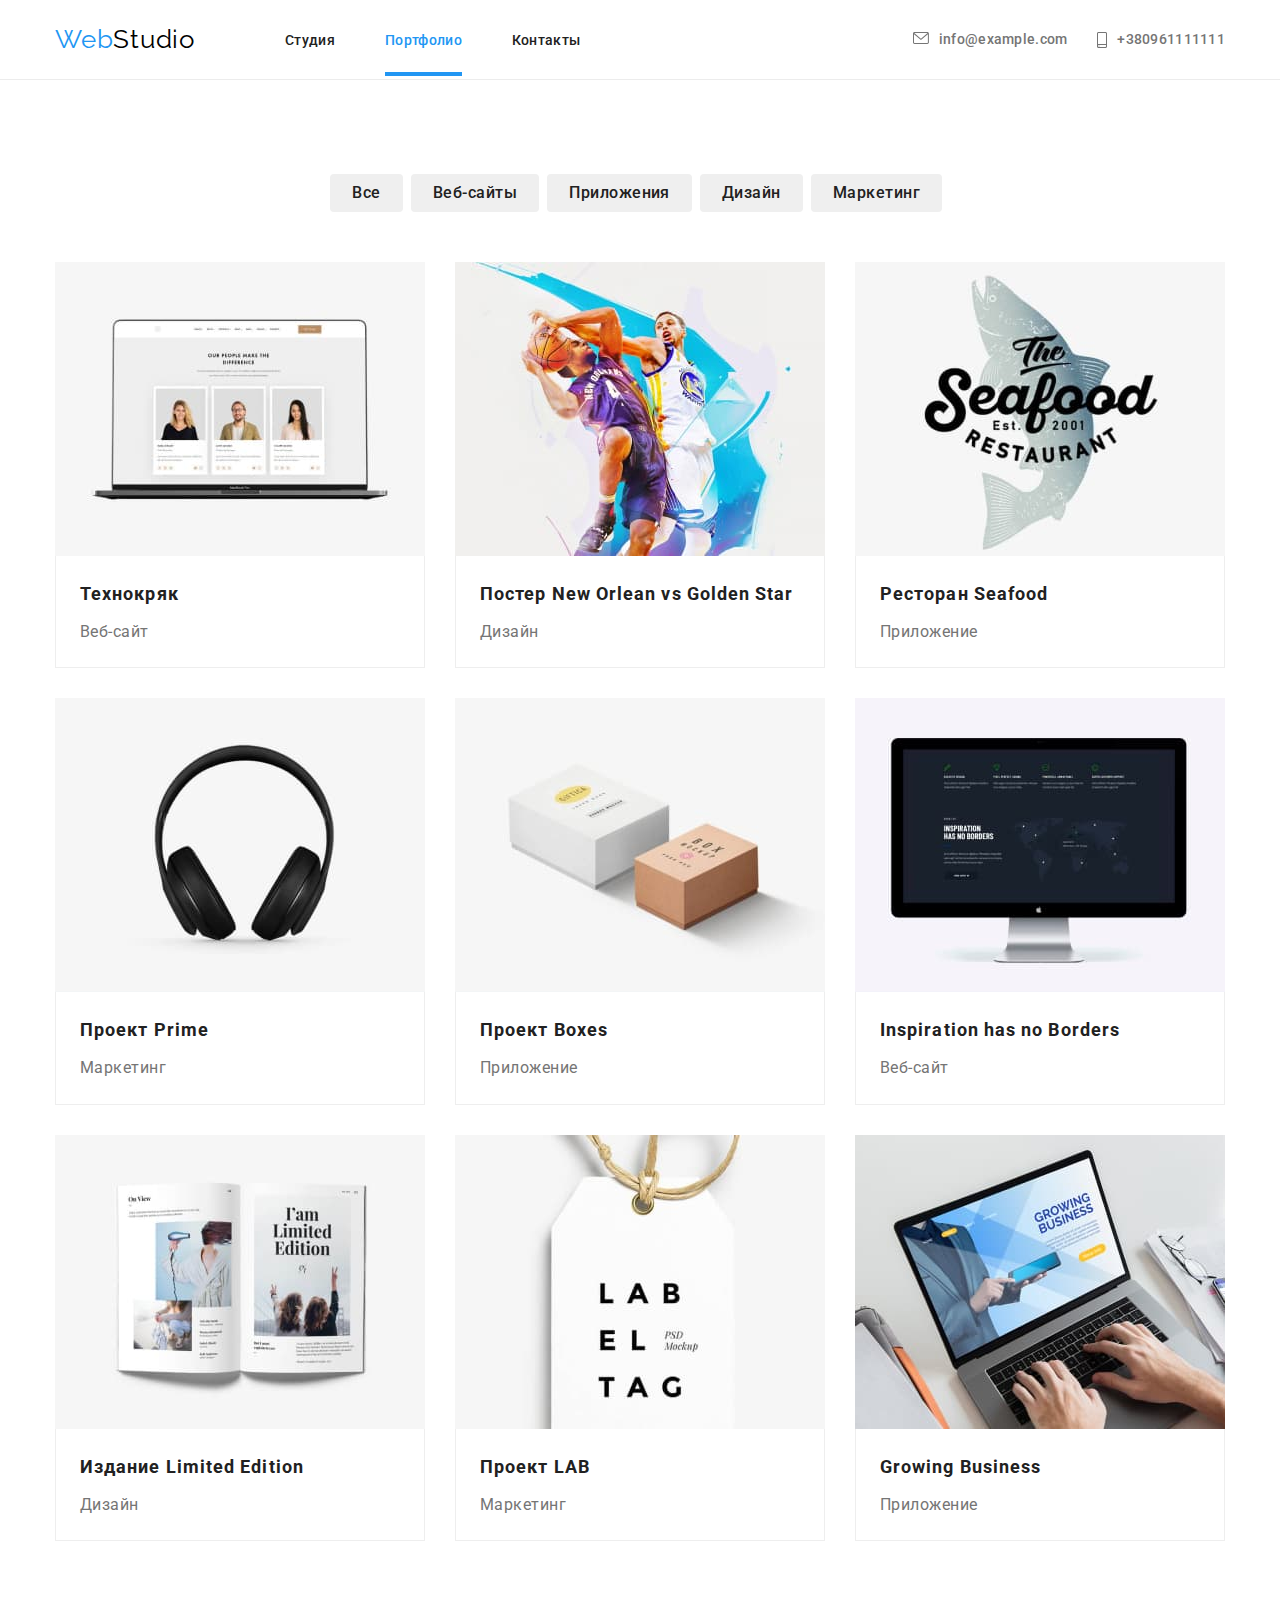
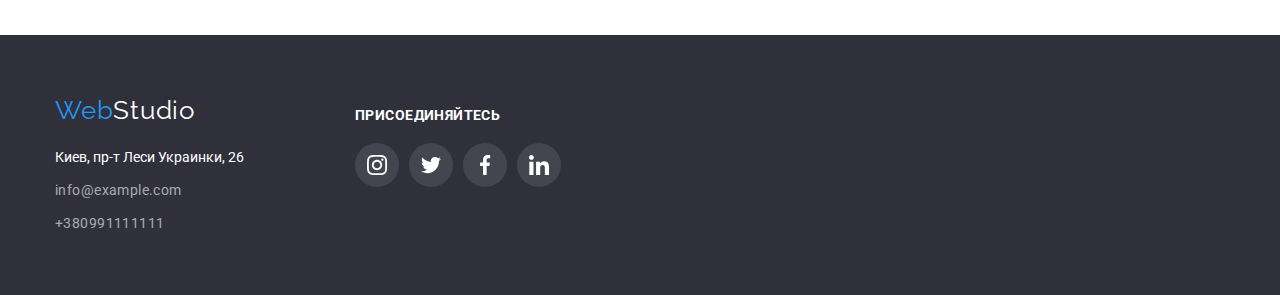
==== portfolio.html @ 1738a695 "hw-6-1st-commit" ====
<!DOCTYPE html>
<html lang="ru">
<head>
    <meta charset="UTF-8">
    <meta http-equiv="X-UA-Compatible" content="IE=edge">
    <meta name="viewport" content="width=device-width, initial-scale=1.0">
    <title>Portfolio</title>
    <link rel="stylesheet" href="https://fonts.googleapis.com/css2?family=Raleway:wght@700&family=Roboto:wght@400;500;700;900&display=swap">
    <link rel="stylesheet" href="https://cdnjs.cloudflare.com/ajax/libs/modern-normalize/1.1.0/modern-normalize.min.css">
    <link rel="stylesheet" href="./css/style.css">
</head>

<body>
    <!--header-block-section-->
    <header class="page-head">
    
        <div class="container head-container">
    
            <a href="./index.html" class="logo link" lang="en">
                <span class="logo-color-web">Web</span><span class="logo-color-studio-header">Studio</span>
            </a>
    
            <nav class="header-navigation">
    
                <ul class="site-nav list">
                    <li class="site-nav-item"><a href="./index.html" class="site-nav-item">Студия</a></li>
                    <li class="site-nav-item current"><a href="./portfolio.html" class="head-portfolio site-nav-item current">Портфолио</a></li>
                    <li class="site-nav-item"><a href="" class="site-nav-item">Контакты</a></li>
                </ul>
            </nav>
    
            <ul class="head-contacts list">
                <li><a href="mailto:info@devstudio.com" class="head-contacts head-mail">
                        <svg class="header-icon" width="16" height="12">
                            <use href="./images/symbol-defs.svg#icon-envelope"></use>
                        </svg>
                        info@example.com</a>
                </li>
                <li><a href="tel:+380961111111" class="head-contacts head-mobile">
                        <svg class="header-icon" width="10" height="16">
                            <use href="./images/symbol-defs.svg#icon-smartphone"> </use>
                        </svg>
                        +380961111111</a>
                </li>
            </ul>
        </div>
    </header>

    <!--Hero-block-division-->
    <main>

        <!--Hero-block-filters-section-->
    <section class="section">
    <div class="filters-container">
    <ul class="filters-buttons list">
    <li class="margin-for-our-projects-buttons"><button type="button" class="our-projects-filters"> Все </button></li>
    <li class="margin-for-our-projects-buttons"><button type="button" class="our-projects-filters"> Веб-сайты </button></li>
    <li class="margin-for-our-projects-buttons"><button type="button" class="our-projects-filters"> Приложения </button></li>
    <li class="margin-for-our-projects-buttons"><button type="button" class="our-projects-filters"> Дизайн </button></li>
    <li class="margin-for-our-projects-buttons"><button type="button" class="our-projects-filters marketing-button"> Маркетинг </button></li>
</ul>
</div>

<!--Hero-block-images-section-->
<div class="container projects-img-container">
<ul class="projects-img list">
    <li class="projects-item">
        <div class="thumb">
            <a href=""><img src="./images/portfolio/portfolio-1.jpg" alt="екран ноутбука"
            width="370" 
            height="294">
        <p class="projects-description-overlay">Технокряк это современная площадка распространения коронавируса. Компании
            используют эту платформу для цифрового
            шпионажа и атак на защищённые сервера конкурентов.</p>
            </a>
        </div>
        <div class="projects-items-text">
        <h3 class="our-projects-title">Технокряк</h3>
        <p class="our-projects-description">Веб-сайт</p>
        </div>
    </li>

    <li class="projects-item">
        <div class="thumb">
            <a href=""><img src="./images/portfolio/portfolio-2.jpg" alt="лого ресторана" width="370" height="294">
            <p class="projects-description-overlay">Lorem ipsum dolor sit amet consectetur adipisicing elit. Nisi nulla aut
                laborum necessitatibus? Voluptatem nisi, error dicta aliquid quo iure.
            </p>
            </a>
        </div>
        <div class="projects-items-text">
        <h3 class="our-projects-title">Постер New Orlean vs Golden Star</h3>
        <p class="our-projects-description">Дизайн</p>
        </div>
    </li>

    <li class="projects-item">
        <div class="thumb">
        <a href=""><img src="./images/portfolio/portfolio-3.jpg" alt="лого ресторана"
            width="370" 
            height="294">
            <p class="projects-description-overlay">Lorem ipsum dolor sit amet consectetur adipisicing elit. Nisi nulla aut laborum necessitatibus? Voluptatem nisi, error dicta aliquid quo iure.
            </p>
            </a>
        </div>
        <div class="projects-items-text">
        <h3 class="our-projects-title">Ресторан Seafood</h3>
        <p class="our-projects-description">Приложение</p>
        </div>
    </li>

    <li class="projects-item">
        <div class="thumb">
            <a href=""><img src="./images/portfolio/portfolio-4.jpg" alt="лого ресторана" width="370" height="294">
            <p class="projects-description-overlay">Lorem ipsum dolor sit amet consectetur adipisicing elit. Nisi nulla aut
                laborum necessitatibus? Voluptatem nisi, error dicta aliquid quo iure.
            </p>
            </a>
        </div>
        <div class="projects-items-text">
        <h3 class="our-projects-title">Проект Prime</h3>
        <p class="our-projects-description">Маркетинг</p>
        </div>
    </li>

    <li class="projects-item"> 
        <div class="thumb">
            <a href=""><img src="./images/portfolio/portfolio-5.jpg" alt="лого ресторана" width="370" height="294">
            <p class="projects-description-overlay">Lorem ipsum dolor sit amet consectetur adipisicing elit. Nisi nulla aut
                laborum necessitatibus? Voluptatem nisi, error dicta aliquid quo iure.
            </p>
            </a>
        </div>
        <div class="projects-items-text">
        <h3 class="our-projects-title">Проект Boxes</h3>
        <p class="our-projects-description">Приложение</p>
        </div>
    </li>

    <li class="projects-item">
        <div class="thumb">
            <a href=""><img src="./images/portfolio/portfolio-6.jpg" alt="лого ресторана" width="370" height="294">
            <p class="projects-description-overlay">Lorem ipsum dolor sit amet consectetur adipisicing elit. Nisi nulla aut
                laborum necessitatibus? Voluptatem nisi, error dicta aliquid quo iure.
            </p>
            </a>
        </div>
        <div class="projects-items-text">
        <h3 class="our-projects-title">Inspiration has no Borders</h3>
        <p class="our-projects-description">Веб-сайт</p>
        </div>
    </li>

    <li class="projects-item">
        <div class="thumb">
            <a href=""><img src="./images/portfolio/portfolio-7.jpg" alt="лого ресторана" width="370" height="294">
            <p class="projects-description-overlay">Lorem ipsum dolor sit amet consectetur adipisicing elit. Nisi nulla aut
                laborum necessitatibus? Voluptatem nisi, error dicta aliquid quo iure.
            </p>
            </a>
        </div>
        <div class="projects-items-text">
        <h3 class="our-projects-title">Издание Limited Edition</h3>
        <p class="our-projects-description">Дизайн</p>
        </div>
    </li>

    <li class="projects-item">
        <div class="thumb">
            <a href=""><img src="./images/portfolio/portfolio-8.jpg" alt="лого ресторана" width="370" height="294">
            <p class="projects-description-overlay">Lorem ipsum dolor sit amet consectetur adipisicing elit. Nisi nulla aut
                laborum necessitatibus? Voluptatem nisi, error dicta aliquid quo iure.
            </p>
            </a>
        </div>
        <div class="projects-items-text">
        <h3 class="our-projects-title">Проект LAB</h3>
        <p class="our-projects-description">Маркетинг</p>
        </div>
    </li>

    <li class="projects-item">
        <div class="thumb">
            <a href=""><img src="./images/portfolio/portfolio-9.jpg" alt="лого ресторана" width="370" height="294">
            <p class="projects-description-overlay">Lorem ipsum dolor sit amet consectetur adipisicing elit. Nisi nulla aut
                laborum necessitatibus? Voluptatem nisi, error dicta aliquid quo iure.
            </p>
            </a>
        </div>
        <div class="projects-items-text">
        <h3 class="our-projects-title">Growing Business</h3>
        <p class="our-projects-description">Приложение</p>
        </div>
    </li>
</ul>
</div>
    </section>
    </main>

<!--Footer-section-->
<footer class="footer">

    <div class="container footer-content-container">
        <div>
            <a href="./index.html" class="logo link footer-logo" lang="en">
                <span class="logo-color-web">Web</span><span class="logo-color-studio-footer">Studio</span>
            </a>
            <address class="">
                <ul class="list">
                    <li class="location-link">
                        <a href="https://www.google.se/maps/place/Lesi+Ukrainky+Blvd,+26,+Kyiv,+Ukraine,+02000/@50.4265841,30.5361971,17z/data=!3m1!4b1!4m5!3m4!1s0x40d4cf0e033ecbe9:0x57a4dffefec77da0!8m2!3d50.4265807!4d30.5383858"
                            target="_blank" rel="noopener noreferre" class="location-link link">
                            Киев, пр-т Леси Украинки, 26
                        </a>
                    </li>

                    <li class="footer-mail"><a href="mailto:info@example.com"
                            class="footer-mail footer-contacts link">info@example.com</a></li>
                    <li><a href="tel:+380991111111" class="footer-contacts link ">+380991111111</a></li>
                </ul>
            </address>
        </div>

        <div class="footer-social-media">
            <h3 class="join-us-title">присоединяйтесь</h3>
            <ul class="footer-socmedia-list list">
                <li>
                    <a href="" class="footer-socmedia-logo-box">
                        <svg class="footer-socmedia-icon" width="20" height="20">
                            <use href="./images/symbol-defs.svg#icon-instagram"></use>
                        </svg>
                    </a>
                </li>
                <li>
                    <a href="" class="footer-socmedia-logo-box">
                        <svg class="footer-socmedia-icon" width="20" height="20">
                            <use href="./images/symbol-defs.svg#icon-twitter"></use>
                        </svg>
                    </a>
                </li>
                <li>
                    <a href="" class="footer-socmedia-logo-box">
                        <svg class="footer-socmedia-icon" width="20" height="20">
                            <use href="./images/symbol-defs.svg#icon-facebook"></use>
                        </svg>
                    </a>
                </li>
                <li>
                    <a href="" class="footer-socmedia-logo-box">
                        <svg class="footer-socmedia-icon" width="20" height="20">
                            <use href="./images/symbol-defs.svg#icon-linkedin"></use>
                        </svg>
                    </a>
                </li>
            </ul>
        </div>
    </div>
</footer>

</body>
</html>
---- css/style.css ----
body {
  margin: 0;
  font-family: Roboto, sans-serif;
  color: #212121;
}

h1,
h2,
h3,
h4,
h4,
h5,
p {
  margin: 0;
}

button {
  cursor: pointer;
  border: none;
  padding: 0;
}

img {
  display: block;
  max-width: 100%;
  height: auto;
}

a {
  color: inherit;
  text-decoration: none;
}

.list {
  padding: 0px;
  margin: 0px;
  list-style: none;
}

.container {
  padding-left: 15px;
  padding-right: 15px;
  margin-left: auto;
  margin-right: auto;
  width: 1200px;
}

.section {
  padding-top: 94px;
  padding-bottom: 94px;
}

.current {
  color: #2196f3;
}

/* logo */
.logo {
  font-family: Raleway, sans-serif;
  font-size: 26px;
  line-height: 1.2;
  letter-spacing: 0.03em;
  margin-right: 90px;
}

.logo-color-web {
  color: #2196f3;
}

.logo-color-studio-header {
  color: #000000;
}

.logo-color-studio-footer {
  color: #ffffff;
}

/* header-section*/
.page-head {
  background-color: #ffffff;
  border-bottom: 1px solid #ececec;
  padding-top: 24px;
  padding-bottom: 24px;
}

.head-container {
  display: flex;
  align-items: center;
}

.header-navigation {
  display: block;
}

.site-nav {
  display: flex;
  letter-spacing: 0.02em;
  color: #212121;
  align-items: center;
  font-weight: 500;
  font-style: normal;
}

.site-nav-item:not(:last-child) {
  margin-right: 50px;
}

.site-nav-item {
  font-family: Roboto, sans-serif;
  font-weight: 500;
  font-style: normal;
  font-size: 14px;
  line-height: 16,41px;
  letter-spacing: 2%;

  transition-property: color;
  transition-duration: 250ms;
  transition-timing-function: cubic-bezier(0.4, 0, 0.2, 1);
}

.site-nav-item:hover,
.site-nav-item:focus {
  color: #2196f3;
}

.header-studio {
  position: relative;
  padding-bottom: 28px;
}

.header-studio::after {
position: absolute;
left: 0;
bottom: 0;
content: "";
display: block;
width: 100%;
height: 4px;
background-color:#2196F3;
}

.head-portfolio {
  position: relative;
  padding-bottom: 28px;
}

.head-portfolio::after {
position: absolute;
left: 0;
bottom: 0;
content: "";
display: block;
width: 100%;
height: 4px;
background-color:#2196F3;
}

.head-contacts {
  display: flex;
  justify-content: center;
  color: #757575;
  font-size: 14px;
  line-height: 1.14;
  font-weight: 500;
  letter-spacing: 0.02em;
  margin-left: auto;

  transition-property: color;
  transition-duration: 250ms;
  transition-timing-function: cubic-bezier(0.4, 0, 0.2, 1);
}

.head-contacts:hover,
.head-contacts:focus {
  color: #2196f3;
}

.head-mail {
  margin-right: 30px;
}

.header-icon {
  margin-right: 10px;
  fill: currentColor;
}

.header-icon:hover {
  fill: currentColor;
}

/* hero block section */

.hero-block {
  background-color: #2f303a;
  position: relative;
  
}

.hero-container {
  padding-top: 200px;
  padding-bottom: 200px;
}

.overlay {
max-width: 1600px;
margin-left: auto;
margin-right: auto;
background-size: cover;
background-repeat: no-repeat;
background-image: 
linear-gradient(
rgba(47, 48, 58, 0.4),
rgba(47, 48, 58, 0.4)
),
url('../images/hero/hero-background.jpg');
}

.hero-block-text {
  max-width: 700px;
  color: #ffffff;
  font-weight: 900;
  font-size: 44px;
  line-height: 1.4;
  text-transform: uppercase;
  letter-spacing: 0.06em;
  margin-bottom: 30px;
  margin-left: auto;
  margin-right: auto;
  text-align: center;
}

.hero-block-button {
  background-color: #2196f3;
  color: #fff;
  font-weight: 700;
  font-size: 16px;
  line-height: 1.9;
  letter-spacing: 0.06em;
  font-family: Roboto, sans-serif;
  text-align: center;
  display: block;
  margin: 0 auto;
  min-width: 73px; 
  border-radius: 4px;
  padding: 6px 22px;
}

.backdrop {
  position: fixed;
  top: 0;
  left: 0;
  width: 100%;
  height: 100%;
  background-color: rgba(0, 0, 0, 0.2);
  opacity: 1;
  transition: opacity 250ms cubic-bezier(0.4, 0, 0.2, 1);
}

.backdrop.is-hidden {
  opacity: 0;
  pointer-events: none;
}

.backdrop.is-hidden .modal {
  transform: translate(-50%, -50%) scale(0.8);
}

.modal {
  position: absolute;
  top: 50%;
  left: 50%;
  transform: translate(-50%, -50%) scale(1);
  width: 528px;
  height: 581px;
  background: #FFFFFF;
  box-shadow: 0px 1px 3px rgba(0, 0, 0, 0.12), 0px 1px 1px rgba(0, 0, 0, 0.14), 0px 2px 1px rgba(0, 0, 0, 0.2);
  border-radius: 4px;
  transition: transform 250ms cubic-bezier(0.4, 0, 0.2, 1);
}

.modal-close { 
position: absolute;
width: 30px;
height: 30px;
left: 490px;
top: 8px;
display: block;
content: "";
background: #FFFFFF;
border: 1px solid rgba(0, 0, 0, 0.1);
box-sizing: border-box;
border-radius: 100%;
background-image: url(../images/hero/Vector.svg);
background-repeat: no-repeat;
background-position: center;
}


/* about us section */
.our-benefits-container > .our-benefits-list {
  display: flex;
  justify-content: center;
}

.our-benefits-item {
  width: 270px;
  height: 101px;
}

.our-benefits-item::before {
  display: block;
  content: "";
  height: 120px;
  margin-bottom: 30px;
  background-color: #F5F4FA;
}

.benefit-antenna::before {
  display: block;
  content: "";
  background-repeat: no-repeat;
  background-image: url(../images/our-benefits/antenna-1.svg);
  background-position: center;
}

.benefit-clock::before {
  display: block;
  content: "";
  background-repeat: no-repeat;
  background-image: url(../images/our-benefits/clock-2.svg);
  background-position: center;
}

.benefit-diagram::before {
  display: block;
  content: "";
  background-repeat: no-repeat;
  background-image: url(../images/our-benefits/diagram-3.svg);
  background-position: center;
}

.benefit-astronaut::before {
  display: block;
  content: "";
  background-repeat: no-repeat;
  background-image: url(../images/our-benefits/astronaut-4.svg);
  background-position: center;

}

.our-benefits-item:not(:last-child) {
  margin-right: 30px;
}

.about-us-title {
  font-weight: 700;
  font-size: 14px;
  line-height: 1.14;
  text-transform: uppercase;
  letter-spacing: 0.03em;
  margin-bottom: 10px;
  width: 270px;
  margin-right: 0px;
}

.about-us-description {
  color: #757575;
  font-size: 14px;
  line-height: 1.7;
  letter-spacing: 0.03em;
  margin-right: 30px;
  width: 270px;
  margin-right: 0px;
}

/* what we do section */
.what-we-do-section {
  display: flex;
  justify-content: center;
  margin-top: 94px;
}

.what-we-do-title {
  font-weight: 700;
  font-size: 36px;
  line-height: 1.16;
  letter-spacing: 0.03em;
  margin-bottom: 50px;
  display: flex;
  justify-content: center;
}

.what-we-do-img {
  display: flex;
  justify-content: center;
  margin-left: -30px;
}

.what-we-do-item {
  width: calc(100% / 3 - 30px);
  margin-left: 30px;
  position: relative;
}

.what-we-do-img:not(:last-child) {
  margin-right: 30px;
} 

.what-we-do-item-description {
  position: absolute;
  left: 0;
  bottom: 0;
  font-family: Roboto, sans-serif;
  font-style: normal;
  font-weight: 700;
  font-size: 14px;
  line-height: 16px;
  letter-spacing: 3%;
  text-align: center;
  text-transform: uppercase;
  color: #FFFFFF;
  background-color: rgba(47, 48, 58, 0.8);
  width: 370px;
  height: 70px;
  padding-top: 27px;
}

/* our team section */
.our-team {
  background-color: #f5f4fa;
  display: flex;
  justify-content: center;
}

.our-team-list {
  display: flex;
  margin: -15px;
}

.our-team-list-item {
  flex-basis: calc(100% / 4);
  margin: 15px;
  background: #ffffff;
  border-left: 1px solid #eeeeee;
  border-bottom: 1px solid #eeeeee;
  border-right: 1px solid #eeeeee;
  box-shadow: 0px 1px 3px rgba(0, 0, 0, 0.12), 0px 1px 1px rgba(0, 0, 0, 0.14), 0px 2px 1px rgba(0, 0, 0, 0.2);
  border-radius: 0px 0px 4px 4px;
}

.our-team-title {
  font-weight: 700;
  font-size: 36px;
  line-height: 1.16;
  letter-spacing: 0.03em;
  margin-bottom: 50px;
  text-align: center;
}

.our-team-description {
  padding-top: 30px;
  padding-bottom: 30px;
  margin-right: auto;
  margin-left: auto;
}

.team-member-title {
  font-size: 16px;
  line-height: 1.2;
  letter-spacing: 0.03em;
  font-weight: 500;
  margin-bottom: 10px;
  text-align: center;
}

.team-member-description {
  color: #757575;
  font-size: 16px;
  line-height: 1.2;
  letter-spacing: 0.03em;
  font-weight: 400;
  text-align: center;
}

.team-socmedia-list {
  display: flex;
  justify-content: space-between;
  margin-left: auto;
  margin-right: auto;
  margin-bottom: 30px;
  width: 206px;
}

.team-socmedia-logo-box {
  display: flex;
  justify-content: center;
  align-items: center;
  width: 44px;
  height: 44px;
  background-color: #ffffff;
  border-radius: 100%;
  color: #AFB1B8;

  transition-property: background-color, color;
  transition-duration: 250ms;
  transition-timing-function: cubic-bezier(0.4, 0, 0.2, 1);
}

.team-socmedia-logo-box:hover, .team-socmedia-logo-box:focus {
background-color: #2196F3;
color: #ffffff;
}

.team-socm-icon {
background-repeat: no-repeat;
background-position: center;
background-size: cover;
fill: currentColor;
}

/* Our-clients-section */

.our-clients {
  padding-bottom: 94px;
  padding-top: 94px;
}

.our-clients-title {
  font-family: Roboto, sans-serif;
  font-weight: bold;
  font-style: normal;
  font-size: 36px;
  text-align: center;
}

.cliients-logo-list {
  display: flex;
  justify-content: space-between;
  margin-right: auto;
  margin-left: auto;
  margin-top: 50px;
}

.clients-logo-box {
  display: flex;
  width: 170px;
  height: 92px;
  border: 1px solid #AFB1B8;
  box-sizing: border-box;
  border-radius: 4px;
  justify-content: center;
  align-items: center;
  color: #AFB1B8;

  transition-property: border, color;
  transition-duration: 250ms;
  transition-timing-function: cubic-bezier(0.4, 0, 0.2, 1);
}

.clients-logo-box:hover, .clients-logo-box:focus {
color:#2196F3;
border-color: #2196F3;
}

.clients-logo-icon {
background-repeat: no-repeat;
background-position: center;
background-size: cover;
fill: currentColor;
}

/* footer section */
.footer {
  background-color: #2f303a;
  padding-top: 60px;
  padding-bottom: 60px;
  display: flex;
  justify-content: space-between;
}

.footer-content-container {
  display: flex;
}

.footer-logo {
  margin-bottom: 20px;
}

.location-link {
  color: #ffffff;
  font-size: 14px;
  line-height: 1.7;
  font-weight: 400;
  font-style: normal;
  font-size: 14px;
  line-height: 1.7;
  margin-bottom: 9px;
  margin-top: 20px;
}

.footer-mail {
  margin-bottom: 9px;
}

.footer-contacts {
  color: rgba(255, 255, 255, 0.6);
  letter-spacing: 0.03em;
  font-weight: 400;
  font-style: normal;
  font-size: 14px;
  line-height: 1.7;
}

.footer-social-media {
  width: 206px;
  margin-right: auto;
  margin-left: 70px;
  margin-top: 12px;
}

.join-us-title {
  color: #ffffff;
  text-transform: uppercase;
  margin-bottom: 20px;
  font-family: Roboto;
  font-style: normal;
  font-weight: bold;
  font-size: 14px;
  line-height: 16px;
  letter-spacing: 0.03em;
}

.footer-socmedia-list {
  display: flex;
  justify-content: space-between;
}

.footer-socmedia-logo-box {
  display: flex;
  justify-content: center;
  align-items: center;
  width: 44px;
  height: 44px;
  background-color: rgba(255, 255, 255, 0.1);
  border-radius: 100%;
  color: white;

  transition-property: background-color, color;
  transition-duration: 250ms;
  transition-timing-function: cubic-bezier(0.4, 0, 0.2, 1);
}

.footer-socmedia-logo-box:hover, .footer-socmedia-logo-box:focus {
background-color: #2196F3;
}

.footer-socmedia-icon {
background-repeat: no-repeat;
background-position: center;
background-size: cover;
fill: currentColor;
}

/* filters section */

.filters-buttons {
  display: flex;
  justify-content: center;
}

.filters-container {
  margin-bottom: 50px;
}

.our-projects-filters {
  font-weight: 500;
  font-size: 16px;
  line-height: 1.6;
  letter-spacing: 0.03em;
  font-family: Roboto, sans-serif;
  color: #212121;
  padding: 6px 22px;
  min-width: 73px; 
  border-radius: 4px;
  padding: 6px 22px;
  text-align: center;

  transition-property: background-color, color, box-shadow;
  transition-duration: 250ms;
  transition-timing-function: cubic-bezier(0.4, 0, 0.2, 1);
}

.margin-for-our-projects-buttons {
  margin-right: 8px;
}

.marketing-button {
  margin-right: 0px;
}

.our-projects-filters:hover,
.our-projects-filters:focus {
  background-color: #2196f3;
  color: #ffffff;
  box-shadow: 0px 3px 1px rgba(0, 0, 0, 0.1), 0px 1px 2px rgba(0, 0, 0, 0.08), 0px 2px 2px rgba(0, 0, 0, 0.12);
}

/* our projects section */

.projects-img {
  display: flex;
  flex-wrap: wrap;
  margin: -15px;
}

.projects-item {
  flex-basis: calc(100% / 3 - 2 * 15px);
  margin: 15px;
}

.projects-items-text {
  padding: 20px 24px;
  border-left: 1px solid #eeeeee;
  border-bottom: 1px solid #eeeeee;
  border-right: 1px solid #eeeeee;
}

.projects-item:hover {
box-shadow: 0px 1px 1px rgba(0, 0, 0, 0.12), 0px 4px 4px rgba(0, 0, 0, 0.06), 1px 4px 6px rgba(0, 0, 0, 0.16);
}

.our-projects-title {
  font-weight: 700;
  font-size: 18px;
  line-height: 2;
  letter-spacing: 0.06em;
  margin-bottom: 5px;
}

.our-projects-description {
  color: #757575;
  font-size: 16px;
  line-height: 1.9;
  letter-spacing: 0.03em;
  font-weight: normal;
}

.thumb {
  overflow: hidden;
  position: relative;
}

.projects-item:hover .projects-description-overlay {
  transform: translateY(0);
}
.projects-description-overlay {
  padding: 63px 24px;
  position: absolute;
  font-style: normal;
  font-weight: normal;
  top: 0;
  left: 0;
  font-size: 18px;
  line-height: 1.56;
  letter-spacing: 0.03em;
  text-align: left;
  background-color: rgba(33, 150, 243, 0.9);
  color: #FFFFFF;
  transform: translateY(100%);
  overflow: hidden;
  transition: transform 250ms cubic-bezier(0.4, 0, 0.2, 1); ;
  width: 100%;
  height: 100%;
}
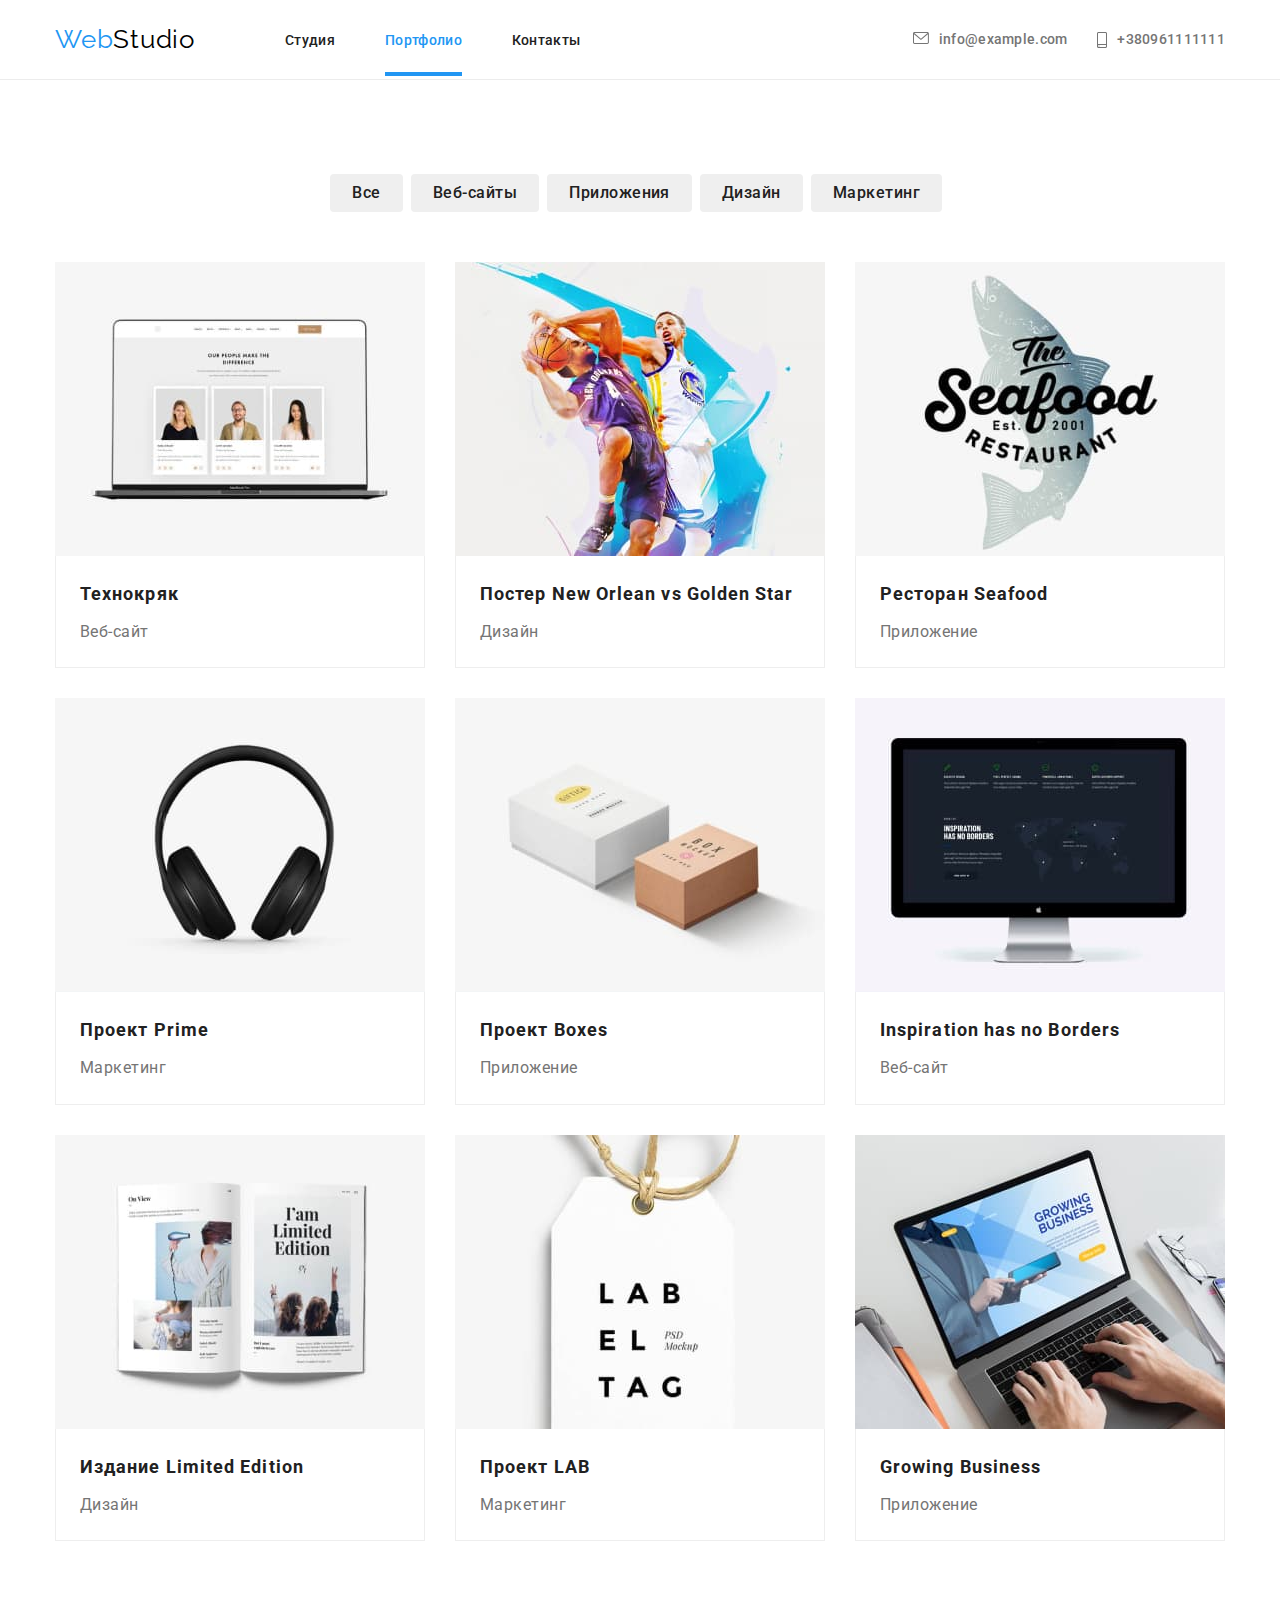
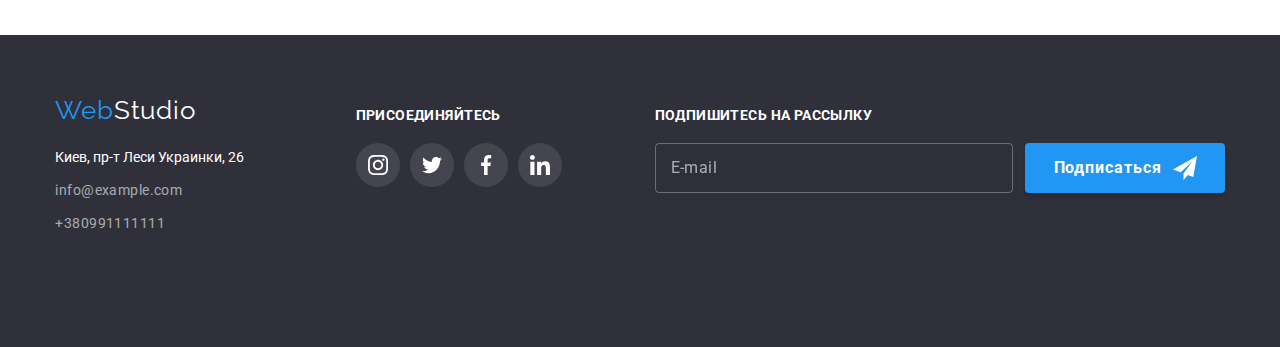
==== commit 16e86132: "hw-6-2nd-commit" ====
--- a/portfolio.html
+++ b/portfolio.html
@@ -197,65 +197,80 @@
     </section>
     </main>
 
-<!--Footer-section-->
-<footer class="footer">
-
-    <div class="container footer-content-container">
-        <div>
-            <a href="./index.html" class="logo link footer-logo" lang="en">
-                <span class="logo-color-web">Web</span><span class="logo-color-studio-footer">Studio</span>
-            </a>
-            <address class="">
-                <ul class="list">
-                    <li class="location-link">
-                        <a href="https://www.google.se/maps/place/Lesi+Ukrainky+Blvd,+26,+Kyiv,+Ukraine,+02000/@50.4265841,30.5361971,17z/data=!3m1!4b1!4m5!3m4!1s0x40d4cf0e033ecbe9:0x57a4dffefec77da0!8m2!3d50.4265807!4d30.5383858"
-                            target="_blank" rel="noopener noreferre" class="location-link link">
-                            Киев, пр-т Леси Украинки, 26
-                        </a>
-                    </li>
-
-                    <li class="footer-mail"><a href="mailto:info@example.com"
-                            class="footer-mail footer-contacts link">info@example.com</a></li>
-                    <li><a href="tel:+380991111111" class="footer-contacts link ">+380991111111</a></li>
+    <!--Footer-section-->
+    <footer class="footer">
+    
+        <div class="footer-content-container">
+            <div>
+                <a href="./index.html" class="logo link footer-logo" lang="en">
+                    <span class="logo-color-web">Web</span><span class="logo-color-studio-footer">Studio</span>
+                </a>
+                <address class="">
+                    <ul class="list">
+                        <li class="location-link">
+                            <a href="https://www.google.se/maps/place/Lesi+Ukrainky+Blvd,+26,+Kyiv,+Ukraine,+02000/@50.4265841,30.5361971,17z/data=!3m1!4b1!4m5!3m4!1s0x40d4cf0e033ecbe9:0x57a4dffefec77da0!8m2!3d50.4265807!4d30.5383858"
+                                target="_blank" rel="noopener noreferre" class="location-link link">
+                                Киев, пр-т Леси Украинки, 26
+                            </a>
+                        </li>
+    
+                        <li class="footer-mail"><a href="mailto:info@example.com"
+                                class="footer-mail footer-contacts link">info@example.com</a></li>
+                        <li><a href="tel:+380991111111" class="footer-contacts link ">+380991111111</a></li>
+                    </ul>
+                </address>
+            </div>
+    
+            <div class="footer-social-media">
+                <h3 class="join-us-title">присоединяйтесь</h3>
+                <ul class="footer-socmedia-list list">
+                    <li>
+                        <a href="" class="footer-socmedia-logo-box">
+                            <svg class="footer-socmedia-icon" width="20" height="20">
+                                <use href="./images/symbol-defs.svg#icon-instagram"></use>
+                            </svg>
+                        </a>
+                    </li>
+                    <li>
+                        <a href="" class="footer-socmedia-logo-box">
+                            <svg class="footer-socmedia-icon" width="20" height="20">
+                                <use href="./images/symbol-defs.svg#icon-twitter"></use>
+                            </svg>
+                        </a>
+                    </li>
+                    <li>
+                        <a href="" class="footer-socmedia-logo-box">
+                            <svg class="footer-socmedia-icon" width="20" height="20">
+                                <use href="./images/symbol-defs.svg#icon-facebook"></use>
+                            </svg>
+                        </a>
+                    </li>
+                    <li>
+                        <a href="" class="footer-socmedia-logo-box">
+                            <svg class="footer-socmedia-icon" width="20" height="20">
+                                <use href="./images/symbol-defs.svg#icon-linkedin"></use>
+                            </svg>
+                        </a>
+                    </li>
                 </ul>
-            </address>
-        </div>
-
-        <div class="footer-social-media">
-            <h3 class="join-us-title">присоединяйтесь</h3>
-            <ul class="footer-socmedia-list list">
-                <li>
-                    <a href="" class="footer-socmedia-logo-box">
-                        <svg class="footer-socmedia-icon" width="20" height="20">
-                            <use href="./images/symbol-defs.svg#icon-instagram"></use>
-                        </svg>
-                    </a>
-                </li>
-                <li>
-                    <a href="" class="footer-socmedia-logo-box">
-                        <svg class="footer-socmedia-icon" width="20" height="20">
-                            <use href="./images/symbol-defs.svg#icon-twitter"></use>
-                        </svg>
-                    </a>
-                </li>
-                <li>
-                    <a href="" class="footer-socmedia-logo-box">
-                        <svg class="footer-socmedia-icon" width="20" height="20">
-                            <use href="./images/symbol-defs.svg#icon-facebook"></use>
-                        </svg>
-                    </a>
-                </li>
-                <li>
-                    <a href="" class="footer-socmedia-logo-box">
-                        <svg class="footer-socmedia-icon" width="20" height="20">
-                            <use href="./images/symbol-defs.svg#icon-linkedin"></use>
-                        </svg>
-                    </a>
-                </li>
-            </ul>
-        </div>
-    </div>
-</footer>
+            </div>
+    
+    
+            <div class="footer-subscribe-zone">
+                <label>
+                    <p class="footer-subscribe-title">Подпишитесь на рассылку</p>
+                    <input type="email" name="" id="" class="footer-email-input" placeholder="E-mail">
+                </label>
+                <button type="submit" class="footer-subscribe-button">
+                    <p class="subscribe-button-title">Подписаться</p>
+                    <svg class="subscribe-send-icon" width="24" height="24">
+                        <use href="./images/symbol-defs.svg#icon-send"></use>
+                    </svg>
+                </button>
+            </div>
+    
+        </div>
+    </footer>
 
 </body>
 </html>--- a/css/style.css
+++ b/css/style.css
@@ -276,6 +276,163 @@
   box-shadow: 0px 1px 3px rgba(0, 0, 0, 0.12), 0px 1px 1px rgba(0, 0, 0, 0.14), 0px 2px 1px rgba(0, 0, 0, 0.2);
   border-radius: 4px;
   transition: transform 250ms cubic-bezier(0.4, 0, 0.2, 1);
+  padding: 40px;
+}
+
+.modal-title {
+font-family: Roboto;
+font-style: normal;
+font-weight: bold;
+font-size: 20px;
+line-height: 23px;
+text-align: center;
+letter-spacing: 0.03em;
+color: #212121;
+margin-bottom: 12px;
+}
+
+.modal-form {
+position: relative;
+width: 100%;
+height: 100%;
+}
+
+.modal-input {
+  height: 44px;
+  width: 100%;
+  margin-bottom: 10px;
+  border: 1px solid rgba(33, 33, 33, 0.2);
+  box-sizing: border-box;
+  border-radius: 4px;
+  padding-left: 42px;
+  transition: border-color 250ms cubic-bezier(0.4, 0, 0.2, 1);
+}
+
+.modal-input:focus {
+  border-color: #2196f3;
+}
+
+.modal-input:focus + .input-icon {
+  fill: #2196f3;
+}
+
+.input-title {
+display: block;
+font-family: Roboto;
+font-style: normal;
+font-weight: normal;
+font-size: 12px;
+line-height: 14px;
+letter-spacing: 0.01em;
+color: #757575;
+margin-bottom: 4px;
+}
+
+.user-name-div {
+  position: relative;
+}
+
+.user-name-icon {
+  position: absolute;
+  width: 18px;
+  height: 18px;
+  display: inline-block;
+  left: 19px;
+  top: 50%;
+  transform: translateY(-70%);
+  transition: fill 250ms cubic-bezier(0.4, 0, 0.2, 1);
+}
+
+.user-tel-div {
+  position: relative;
+}
+
+.user-tel-icon {
+  position: absolute;
+  width: 18px;
+  height: 18px;
+  display: inline-block;
+  left: 19px;
+  top: 50%;
+  transform: translateY(-70%);
+  transition: fill 250ms cubic-bezier(0.4, 0, 0.2, 1);
+}
+
+.user-email-div {
+  position: relative;
+}
+
+.user-email-icon {
+  position: absolute;
+  width: 18px;
+  height: 18px;
+  display: inline-block;
+  left: 19px;
+  top: 50%;
+  transform: translateY(-70%);
+  transition: fill 250ms cubic-bezier(0.4, 0, 0.2, 1);
+}
+
+.modal-textarea {
+width: 100%;
+height: 120px;
+padding: 12px 16px;
+border: 1px solid rgba(33, 33, 33, 0.2);
+box-sizing: border-box;
+border-radius: 4px;
+resize: none;
+}
+
+.modal-textarea::placeholder {
+font-family: Roboto;
+font-style: normal;
+font-weight: normal;
+font-size: 12px;
+line-height: 14px;
+letter-spacing: 0.01em;
+color: rgba(117, 117, 117, 0.5);
+}
+
+.modal-contract-checkbox {
+display: flex;
+justify-content: center;
+align-items: center;
+font-family: Roboto;
+font-style: normal;
+font-weight: normal;
+font-size: 14px;
+line-height: 24px;
+letter-spacing: 0.03em;
+color: #757575;
+margin-top: 10px;
+margin-bottom: 30px;
+}
+
+.modal-contract-checkbox::before {
+  display: block;
+  content: "";
+  background-image: url(../images/modal/icon-check.svg);
+  background-position: center;
+  background-repeat: no-repeat;
+  width: 16px;
+  height: 15px;
+  margin-right: 7px;
+}
+
+.modal-submit-button {
+position: absolute;
+left: 124px;
+bottom: 40px;
+width: 200px;
+height: 50px;
+background-color: #2196f3;
+color: #FFFFFF;
+border-radius: 4px;
+font-family: Roboto;
+font-style: normal;
+font-weight: bold;
+font-size: 16px;
+line-height: 30px;
 }
 
 .modal-close { 
@@ -295,6 +452,10 @@
 background-position: center;
 }
 
+.modal-close:hover,
+.modal-close:focus {
+  color: #2196f3;
+}
 
 /* about us section */
 .our-benefits-container > .our-benefits-list {
@@ -580,6 +741,9 @@
 
 .footer-content-container {
   display: flex;
+  margin-left: auto;
+  margin-right: auto;
+  width: 
 }
 
 .footer-logo {
@@ -661,6 +825,82 @@
 fill: currentColor;
 }
 
+.footer-subscribe-zone {
+  display: flex;
+  width: 570px;
+  margin-top: 12px;
+  margin-bottom: 94px;
+  margin-left: 93px;
+}
+
+.footer-subscribe-title {
+font-family: Roboto;
+font-style: normal;
+font-weight: bold;
+font-size: 14px;
+line-height: 16px;
+letter-spacing: 0.03em;
+text-transform: uppercase;
+color: #FFFFFF;
+margin-bottom: 20px;
+}
+
+.footer-email-input {
+  width: 358px;
+  height: 50px;
+  background-color: transparent;
+  border: 1px solid rgba(255, 255, 255, 0.3);
+  box-sizing: border-box;
+  filter: drop-shadow(0px 4px 4px rgba(0, 0, 0, 0.15));
+  border-radius: 4px;
+  padding: 15px;
+}
+
+.footer-email-input::placeholder {
+font-family: Roboto;
+font-style: normal;
+font-weight: normal;
+font-size: 16px;
+line-height: 20px;
+display: flex;
+align-items: center;
+letter-spacing: 0.03em;
+color: rgba(255, 255, 255, 0.6);
+}
+
+.footer-subscribe-button {
+position: relative;
+width: 200px;
+height: 50px;
+background: #2196F3;
+box-shadow: 0px 4px 4px rgba(0, 0, 0, 0.15);
+border-radius: 4px;
+color: white;
+font-family: Roboto;
+font-style: normal;
+font-weight: bold;
+font-size: 16px;
+line-height: 30px;
+letter-spacing: 0.06em;
+margin-top: 36px;
+margin-left: 12px;
+}
+
+.subscribe-button-title {
+position: absolute;
+left: 29px;
+top: 10px;
+}
+
+.subscribe-send-icon {
+position: absolute;
+right: 28px;
+top: 13px;
+margin-left: 10px;
+fill: #FFFFFF;
+}
+
+
 /* filters section */
 
 .filters-buttons {
@@ -768,7 +1008,7 @@
   color: #FFFFFF;
   transform: translateY(100%);
   overflow: hidden;
-  transition: transform 250ms cubic-bezier(0.4, 0, 0.2, 1); ;
+  transition: transform 250ms cubic-bezier(0.4, 0, 0.2, 1);
   width: 100%;
   height: 100%;
 }
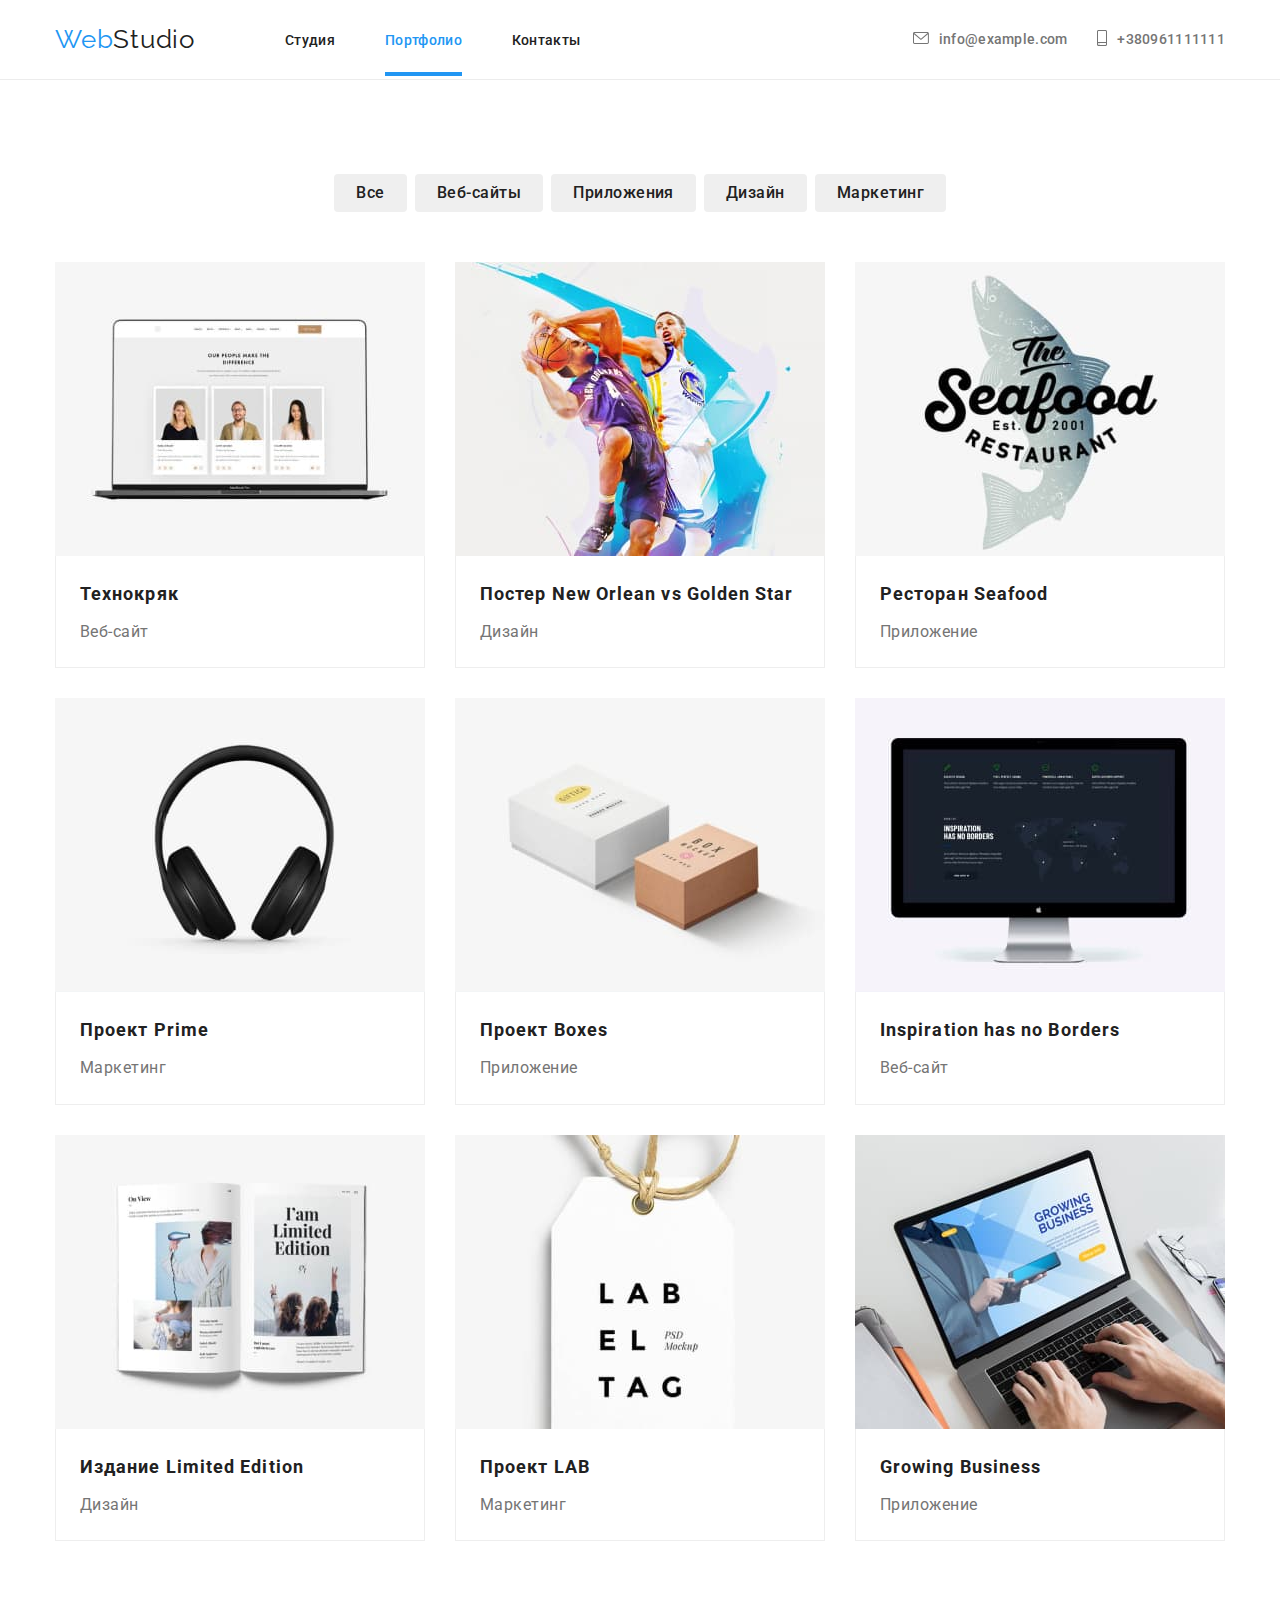
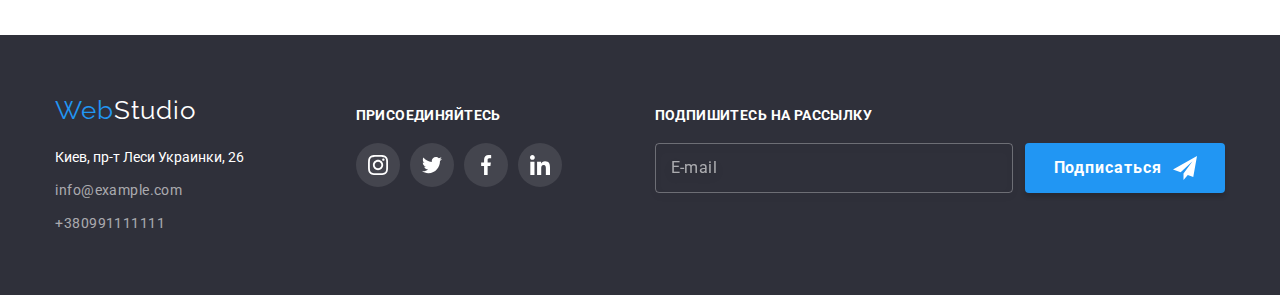
==== commit cd928e85: "hw-7-2nd-commit" ====
--- a/portfolio.html
+++ b/portfolio.html
@@ -11,185 +11,187 @@
 </head>
 
 <body>
-    <!--header-block-section-->
-    <header class="page-head">
-    
-        <div class="container head-container">
-    
-            <a href="./index.html" class="logo link" lang="en">
-                <span class="logo-color-web">Web</span><span class="logo-color-studio-header">Studio</span>
-            </a>
-    
-            <nav class="header-navigation">
-    
-                <ul class="site-nav list">
-                    <li class="site-nav-item"><a href="./index.html" class="site-nav-item">Студия</a></li>
-                    <li class="site-nav-item current"><a href="./portfolio.html" class="head-portfolio site-nav-item current">Портфолио</a></li>
-                    <li class="site-nav-item"><a href="" class="site-nav-item">Контакты</a></li>
-                </ul>
-            </nav>
-    
-            <ul class="head-contacts list">
-                <li><a href="mailto:info@devstudio.com" class="head-contacts head-mail">
-                        <svg class="header-icon" width="16" height="12">
-                            <use href="./images/symbol-defs.svg#icon-envelope"></use>
-                        </svg>
-                        info@example.com</a>
-                </li>
-                <li><a href="tel:+380961111111" class="head-contacts head-mobile">
-                        <svg class="header-icon" width="10" height="16">
-                            <use href="./images/symbol-defs.svg#icon-smartphone"> </use>
-                        </svg>
-                        +380961111111</a>
-                </li>
+<!--header-block-section-->
+<header class="page-header">
+    <div class="container page-header__container">
+
+        <a href="./index.html" class="logo link" lang="en">
+            <span class="logo__web--blue-color">Web</span><span class="logo_studio--black-color">Studio</span>
+        </a>
+
+        <nav class="header-navigation">
+
+            <ul class="site-nav list">
+                <li class="site-nav__item"><a href="./index.html"
+                        class="site-nav__text">Студия</a></li>
+                <li class="site-nav__item"><a href="./portfolio.html" class="site-nav__text site-nav__text--current">Портфолио</a></li>
+                <li class="site-nav__item"><a href="" class="site-nav__text">Контакты</a></li>
             </ul>
-        </div>
-    </header>
+        </nav>
+
+        <ul class="header-contacts list">
+            <li class="header-contacts__item"><a href="mailto:info@devstudio.com"
+                    class="header-contacts header-contacts__mail">
+                    <svg class="header-contacts__icon" width="16" height="12">
+                        <use href="./images/symbol-defs.svg#icon-envelope"></use>
+                    </svg>
+                    info@example.com</a>
+            </li>
+            <li class="header-contacts__item"><a href="tel:+380961111111" class="header-contacts">
+                    <svg class="header-contacts__icon" width="10" height="16">
+                        <use href="./images/symbol-defs.svg#icon-smartphone"> </use>
+                    </svg>
+                    +380961111111</a>
+            </li>
+        </ul>
+    </div>
+</header>
 
     <!--Hero-block-division-->
     <main>
 
         <!--Hero-block-filters-section-->
-    <section class="section">
-    <div class="filters-container">
-    <ul class="filters-buttons list">
-    <li class="margin-for-our-projects-buttons"><button type="button" class="our-projects-filters"> Все </button></li>
-    <li class="margin-for-our-projects-buttons"><button type="button" class="our-projects-filters"> Веб-сайты </button></li>
-    <li class="margin-for-our-projects-buttons"><button type="button" class="our-projects-filters"> Приложения </button></li>
-    <li class="margin-for-our-projects-buttons"><button type="button" class="our-projects-filters"> Дизайн </button></li>
-    <li class="margin-for-our-projects-buttons"><button type="button" class="our-projects-filters marketing-button"> Маркетинг </button></li>
+    <section class=" section">
+    <div class="filters">
+    <ul class="filters-list list">
+    <li class="filters-list__item"><button type="button" class="filters-list__btn"> Все </button></li>
+    <li class="filters-list__item"><button type="button" class="filters-list__btn"> Веб-сайты </button></li>
+    <li class="filters-list__item"><button type="button" class="filters-list__btn"> Приложения </button></li>
+    <li class="filters-list__item"><button type="button" class="filters-list__btn"> Дизайн </button></li>
+    <li class="filters-list__item"><button type="button" class="filters-list__btn"> Маркетинг </button></li>
 </ul>
 </div>
 
 <!--Hero-block-images-section-->
 <div class="container projects-img-container">
-<ul class="projects-img list">
-    <li class="projects-item">
-        <div class="thumb">
+<ul class="grid list">
+    <li class="grid__item">
+        <div class="card-img">
             <a href=""><img src="./images/portfolio/portfolio-1.jpg" alt="екран ноутбука"
             width="370" 
             height="294">
-        <p class="projects-description-overlay">Технокряк это современная площадка распространения коронавируса. Компании
+        <p class="card-img__text-overlay">Технокряк это современная площадка распространения коронавируса. Компании
             используют эту платформу для цифрового
             шпионажа и атак на защищённые сервера конкурентов.</p>
             </a>
         </div>
-        <div class="projects-items-text">
-        <h3 class="our-projects-title">Технокряк</h3>
-        <p class="our-projects-description">Веб-сайт</p>
-        </div>
-    </li>
-
-    <li class="projects-item">
-        <div class="thumb">
+        <div class="card-text">
+        <h3 class="card-text__title">Технокряк</h3>
+        <p class="card-text__description">Веб-сайт</p>
+        </div>
+        
+    </li>
+
+    <li class="grid__item">
+        <div class="card-img">
             <a href=""><img src="./images/portfolio/portfolio-2.jpg" alt="лого ресторана" width="370" height="294">
-            <p class="projects-description-overlay">Lorem ipsum dolor sit amet consectetur adipisicing elit. Nisi nulla aut
-                laborum necessitatibus? Voluptatem nisi, error dicta aliquid quo iure.
-            </p>
-            </a>
-        </div>
-        <div class="projects-items-text">
-        <h3 class="our-projects-title">Постер New Orlean vs Golden Star</h3>
-        <p class="our-projects-description">Дизайн</p>
-        </div>
-    </li>
-
-    <li class="projects-item">
-        <div class="thumb">
+            <p class="card-img__text-overlay">Lorem ipsum dolor sit amet consectetur adipisicing elit. Nisi nulla aut
+                laborum necessitatibus? Voluptatem nisi, error dicta aliquid quo iure.
+            </p>
+            </a>
+        </div>
+        <div class="card-text">
+        <h3 class="card-text__title">Постер New Orlean vs Golden Star</h3>
+        <p class="card-text__description">Дизайн</p>
+        </div>
+    </li>
+
+    <li class="grid__item">
+        <div class="card-img">
         <a href=""><img src="./images/portfolio/portfolio-3.jpg" alt="лого ресторана"
             width="370" 
             height="294">
-            <p class="projects-description-overlay">Lorem ipsum dolor sit amet consectetur adipisicing elit. Nisi nulla aut laborum necessitatibus? Voluptatem nisi, error dicta aliquid quo iure.
-            </p>
-            </a>
-        </div>
-        <div class="projects-items-text">
-        <h3 class="our-projects-title">Ресторан Seafood</h3>
-        <p class="our-projects-description">Приложение</p>
-        </div>
-    </li>
-
-    <li class="projects-item">
-        <div class="thumb">
+            <p class="card-img__text-overlay">Lorem ipsum dolor sit amet consectetur adipisicing elit. Nisi nulla aut laborum necessitatibus? Voluptatem nisi, error dicta aliquid quo iure.
+            </p>
+            </a>
+        </div>
+        <div class="card-text">
+        <h3 class="card-text__title">Ресторан Seafood</h3>
+        <p class="card-text__description">Приложение</p>
+        </div>
+    </li>
+
+    <li class="grid__item">
+        <div class="card-img">
             <a href=""><img src="./images/portfolio/portfolio-4.jpg" alt="лого ресторана" width="370" height="294">
-            <p class="projects-description-overlay">Lorem ipsum dolor sit amet consectetur adipisicing elit. Nisi nulla aut
-                laborum necessitatibus? Voluptatem nisi, error dicta aliquid quo iure.
-            </p>
-            </a>
-        </div>
-        <div class="projects-items-text">
-        <h3 class="our-projects-title">Проект Prime</h3>
-        <p class="our-projects-description">Маркетинг</p>
-        </div>
-    </li>
-
-    <li class="projects-item"> 
-        <div class="thumb">
+            <p class="card-img__text-overlay">Lorem ipsum dolor sit amet consectetur adipisicing elit. Nisi nulla aut
+                laborum necessitatibus? Voluptatem nisi, error dicta aliquid quo iure.
+            </p>
+            </a>
+        </div>
+        <div class="card-text">
+        <h3 class="card-text__title">Проект Prime</h3>
+        <p class="card-text__description">Маркетинг</p>
+        </div>
+    </li>
+
+    <li class="grid__item"> 
+        <div class="card-img">
             <a href=""><img src="./images/portfolio/portfolio-5.jpg" alt="лого ресторана" width="370" height="294">
-            <p class="projects-description-overlay">Lorem ipsum dolor sit amet consectetur adipisicing elit. Nisi nulla aut
-                laborum necessitatibus? Voluptatem nisi, error dicta aliquid quo iure.
-            </p>
-            </a>
-        </div>
-        <div class="projects-items-text">
-        <h3 class="our-projects-title">Проект Boxes</h3>
-        <p class="our-projects-description">Приложение</p>
-        </div>
-    </li>
-
-    <li class="projects-item">
-        <div class="thumb">
+            <p class="card-img__text-overlay">Lorem ipsum dolor sit amet consectetur adipisicing elit. Nisi nulla aut
+                laborum necessitatibus? Voluptatem nisi, error dicta aliquid quo iure.
+            </p>
+            </a>
+        </div>
+        <div class="card-text">
+        <h3 class="card-text__title">Проект Boxes</h3>
+        <p class="card-text__description">Приложение</p>
+        </div>
+    </li>
+
+    <li class="grid__item">
+        <div class="card-img">
             <a href=""><img src="./images/portfolio/portfolio-6.jpg" alt="лого ресторана" width="370" height="294">
-            <p class="projects-description-overlay">Lorem ipsum dolor sit amet consectetur adipisicing elit. Nisi nulla aut
-                laborum necessitatibus? Voluptatem nisi, error dicta aliquid quo iure.
-            </p>
-            </a>
-        </div>
-        <div class="projects-items-text">
-        <h3 class="our-projects-title">Inspiration has no Borders</h3>
-        <p class="our-projects-description">Веб-сайт</p>
-        </div>
-    </li>
-
-    <li class="projects-item">
-        <div class="thumb">
+            <p class="card-img__text-overlay">Lorem ipsum dolor sit amet consectetur adipisicing elit. Nisi nulla aut
+                laborum necessitatibus? Voluptatem nisi, error dicta aliquid quo iure.
+            </p>
+            </a>
+        </div>
+        <div class="card-text">
+        <h3 class="card-text__title">Inspiration has no Borders</h3>
+        <p class="card-text__description">Веб-сайт</p>
+        </div>
+    </li>
+
+    <li class="grid__item">
+        <div class="card-img">
             <a href=""><img src="./images/portfolio/portfolio-7.jpg" alt="лого ресторана" width="370" height="294">
-            <p class="projects-description-overlay">Lorem ipsum dolor sit amet consectetur adipisicing elit. Nisi nulla aut
-                laborum necessitatibus? Voluptatem nisi, error dicta aliquid quo iure.
-            </p>
-            </a>
-        </div>
-        <div class="projects-items-text">
-        <h3 class="our-projects-title">Издание Limited Edition</h3>
-        <p class="our-projects-description">Дизайн</p>
-        </div>
-    </li>
-
-    <li class="projects-item">
-        <div class="thumb">
+            <p class="card-img__text-overlay">Lorem ipsum dolor sit amet consectetur adipisicing elit. Nisi nulla aut
+                laborum necessitatibus? Voluptatem nisi, error dicta aliquid quo iure.
+            </p>
+            </a>
+        </div>
+        <div class="card-text">
+        <h3 class="card-text__title">Издание Limited Edition</h3>
+        <p class="card-text__description">Дизайн</p>
+        </div>
+    </li>
+
+    <li class="grid__item">
+        <div class="card-img">
             <a href=""><img src="./images/portfolio/portfolio-8.jpg" alt="лого ресторана" width="370" height="294">
-            <p class="projects-description-overlay">Lorem ipsum dolor sit amet consectetur adipisicing elit. Nisi nulla aut
-                laborum necessitatibus? Voluptatem nisi, error dicta aliquid quo iure.
-            </p>
-            </a>
-        </div>
-        <div class="projects-items-text">
-        <h3 class="our-projects-title">Проект LAB</h3>
-        <p class="our-projects-description">Маркетинг</p>
-        </div>
-    </li>
-
-    <li class="projects-item">
-        <div class="thumb">
+            <p class="card-img__text-overlay">Lorem ipsum dolor sit amet consectetur adipisicing elit. Nisi nulla aut
+                laborum necessitatibus? Voluptatem nisi, error dicta aliquid quo iure.
+            </p>
+            </a>
+        </div>
+        <div class="card-text">
+        <h3 class="card-text__title">Проект LAB</h3>
+        <p class="card-text__description">Маркетинг</p>
+        </div>
+    </li>
+
+    <li class="grid__item">
+        <div class="card-img">
             <a href=""><img src="./images/portfolio/portfolio-9.jpg" alt="лого ресторана" width="370" height="294">
-            <p class="projects-description-overlay">Lorem ipsum dolor sit amet consectetur adipisicing elit. Nisi nulla aut
-                laborum necessitatibus? Voluptatem nisi, error dicta aliquid quo iure.
-            </p>
-            </a>
-        </div>
-        <div class="projects-items-text">
-        <h3 class="our-projects-title">Growing Business</h3>
-        <p class="our-projects-description">Приложение</p>
+            <p class="card-img__text-overlay">Lorem ipsum dolor sit amet consectetur adipisicing elit. Nisi nulla aut
+                laborum necessitatibus? Voluptatem nisi, error dicta aliquid quo iure.
+            </p>
+            </a>
+        </div>
+        <div class="card-text">
+        <h3 class="card-text__title">Growing Business</h3>
+        <p class="card-text__description">Приложение</p>
         </div>
     </li>
 </ul>
@@ -200,54 +202,57 @@
     <!--Footer-section-->
     <footer class="footer">
     
-        <div class="footer-content-container">
+        <div class="footer__content">
             <div>
-                <a href="./index.html" class="logo link footer-logo" lang="en">
-                    <span class="logo-color-web">Web</span><span class="logo-color-studio-footer">Studio</span>
+    
+                <a href="./index.html" class="logo link " lang="en">
+                    <span class="logo__web--blue-color">Web</span><span
+                        class="logo_studio logo_studio--inverse">Studio</span>
                 </a>
+    
                 <address class="">
-                    <ul class="list">
-                        <li class="location-link">
+                    <ul class="footer-contacts  list">
+                        <li class="footer-contacts__location">
                             <a href="https://www.google.se/maps/place/Lesi+Ukrainky+Blvd,+26,+Kyiv,+Ukraine,+02000/@50.4265841,30.5361971,17z/data=!3m1!4b1!4m5!3m4!1s0x40d4cf0e033ecbe9:0x57a4dffefec77da0!8m2!3d50.4265807!4d30.5383858"
                                 target="_blank" rel="noopener noreferre" class="location-link link">
                                 Киев, пр-т Леси Украинки, 26
                             </a>
                         </li>
     
-                        <li class="footer-mail"><a href="mailto:info@example.com"
-                                class="footer-mail footer-contacts link">info@example.com</a></li>
-                        <li><a href="tel:+380991111111" class="footer-contacts link ">+380991111111</a></li>
+                        <li class="footer-contacts__mail"><a href="mailto:info@example.com"
+                                class="footer-contacts__mail footer-contacts__style link">info@example.com</a></li>
+                        <li><a href="tel:+380991111111" class="footer-contacts__style link ">+380991111111</a></li>
                     </ul>
                 </address>
             </div>
     
             <div class="footer-social-media">
                 <h3 class="join-us-title">присоединяйтесь</h3>
-                <ul class="footer-socmedia-list list">
-                    <li>
-                        <a href="" class="footer-socmedia-logo-box">
-                            <svg class="footer-socmedia-icon" width="20" height="20">
+                <ul class="socmedia list">
+                    <li>
+                        <a href="" class="socmedia__logo-box socmedia__logo-box--inverse">
+                            <svg class="socmedia__icon" width="20" height="20">
                                 <use href="./images/symbol-defs.svg#icon-instagram"></use>
                             </svg>
                         </a>
                     </li>
                     <li>
-                        <a href="" class="footer-socmedia-logo-box">
-                            <svg class="footer-socmedia-icon" width="20" height="20">
+                        <a href="" class="socmedia__logo-box socmedia__logo-box--inverse">
+                            <svg class="socmedia__icon" width="20" height="20">
                                 <use href="./images/symbol-defs.svg#icon-twitter"></use>
                             </svg>
                         </a>
                     </li>
                     <li>
-                        <a href="" class="footer-socmedia-logo-box">
-                            <svg class="footer-socmedia-icon" width="20" height="20">
+                        <a href="" class="socmedia__logo-box socmedia__logo-box--inverse">
+                            <svg class="socmedia__icon" width="20" height="20">
                                 <use href="./images/symbol-defs.svg#icon-facebook"></use>
                             </svg>
                         </a>
                     </li>
                     <li>
-                        <a href="" class="footer-socmedia-logo-box">
-                            <svg class="footer-socmedia-icon" width="20" height="20">
+                        <a href="" class="socmedia__logo-box socmedia__logo-box--inverse">
+                            <svg class="socmedia__icon" width="20" height="20">
                                 <use href="./images/symbol-defs.svg#icon-linkedin"></use>
                             </svg>
                         </a>
@@ -255,15 +260,13 @@
                 </ul>
             </div>
     
-    
             <div class="footer-subscribe-zone">
                 <label>
-                    <p class="footer-subscribe-title">Подпишитесь на рассылку</p>
-                    <input type="email" name="" id="" class="footer-email-input" placeholder="E-mail">
+                    <span class="footer-subscribe-zone__title">Подпишитесь на рассылку</span>
+                    <input type="email" class="footer-subscribe-zone__email-input" placeholder="E-mail">
                 </label>
-                <button type="submit" class="footer-subscribe-button">
-                    <p class="subscribe-button-title">Подписаться</p>
-                    <svg class="subscribe-send-icon" width="24" height="24">
+                <button type="submit" class="subscribe-btn"> <span class="subscribe-btn__text">Подписаться</span>
+                    <svg class="subscribe-btn__icon" width="24" height="24">
                         <use href="./images/symbol-defs.svg#icon-send"></use>
                     </svg>
                 </button>
--- a/css/style.css
+++ b/css/style.css
@@ -63,27 +63,27 @@
   margin-right: 90px;
 }
 
-.logo-color-web {
+.logo__web--blue-color {
   color: #2196f3;
 }
 
-.logo-color-studio-header {
+.logo_studio {
   color: #000000;
 }
 
-.logo-color-studio-footer {
-  color: #ffffff;
+.logo_studio--inverse  {
+color: white;
 }
 
 /* header-section*/
-.page-head {
+.page-header {
   background-color: #ffffff;
   border-bottom: 1px solid #ececec;
   padding-top: 24px;
   padding-bottom: 24px;
 }
 
-.head-container {
+.page-header__container {
   display: flex;
   align-items: center;
 }
@@ -101,11 +101,11 @@
   font-style: normal;
 }
 
-.site-nav-item:not(:last-child) {
+.site-nav__item:not(:last-child) {
   margin-right: 50px;
 }
 
-.site-nav-item {
+.site-nav__item {
   font-family: Roboto, sans-serif;
   font-weight: 500;
   font-style: normal;
@@ -118,17 +118,18 @@
   transition-timing-function: cubic-bezier(0.4, 0, 0.2, 1);
 }
 
-.site-nav-item:hover,
-.site-nav-item:focus {
+.site-nav__text:hover,
+.site-nav__text:focus {
   color: #2196f3;
 }
 
-.header-studio {
+.site-nav__text--current {
   position: relative;
   padding-bottom: 28px;
-}
-
-.header-studio::after {
+  color: #2196f3;
+}
+
+.site-nav__text--current::after {
 position: absolute;
 left: 0;
 bottom: 0;
@@ -155,36 +156,40 @@
 background-color:#2196F3;
 }
 
-.head-contacts {
+.header-contacts {
   display: flex;
   justify-content: center;
+  align-items: center;
   color: #757575;
+  margin-left: auto;
+  transition-property: color;
+  transition-duration: 250ms;
+  transition-timing-function: cubic-bezier(0.4, 0, 0.2, 1);
+}
+
+.header-contacts__item {
   font-size: 14px;
   line-height: 1.14;
   font-weight: 500;
   letter-spacing: 0.02em;
-  margin-left: auto;
-
-  transition-property: color;
-  transition-duration: 250ms;
-  transition-timing-function: cubic-bezier(0.4, 0, 0.2, 1);
-}
-
-.head-contacts:hover,
-.head-contacts:focus {
+}
+
+.header-contacts:hover,
+.header-contacts:focus {
   color: #2196f3;
 }
 
-.head-mail {
+.header-contacts__mail {
   margin-right: 30px;
 }
 
-.header-icon {
+.header-contacts__icon {
   margin-right: 10px;
   fill: currentColor;
-}
-
-.header-icon:hover {
+  margin-bottom: 3px;
+}
+
+.header__icon:hover {
   fill: currentColor;
 }
 
@@ -196,7 +201,7 @@
   
 }
 
-.hero-container {
+.hero {
   padding-top: 200px;
   padding-bottom: 200px;
 }
@@ -215,7 +220,7 @@
 url('../images/hero/hero-background.jpg');
 }
 
-.hero-block-text {
+.hero__text {
   max-width: 700px;
   color: #ffffff;
   font-weight: 900;
@@ -229,7 +234,7 @@
   text-align: center;
 }
 
-.hero-block-button {
+.hero__button {
   background-color: #2196f3;
   color: #fff;
   font-weight: 700;
@@ -279,7 +284,7 @@
   padding: 40px;
 }
 
-.modal-title {
+.modal__title {
 font-family: Roboto;
 font-style: normal;
 font-weight: bold;
@@ -297,8 +302,8 @@
 height: 100%;
 }
 
-.modal-input {
-  height: 44px;
+.modal-form__input {
+  height: 40px;
   width: 100%;
   margin-bottom: 10px;
   border: 1px solid rgba(33, 33, 33, 0.2);
@@ -308,15 +313,15 @@
   transition: border-color 250ms cubic-bezier(0.4, 0, 0.2, 1);
 }
 
-.modal-input:focus {
-  border-color: #2196f3;
-}
-
-.modal-input:focus + .input-icon {
+.modal-form__input:focus {
+  border: 1px solid #2196F3;
+}
+
+.modal-form__input:focus + .input-icon {
   fill: #2196f3;
 }
 
-.input-title {
+.modal-form__titles {
 display: block;
 font-family: Roboto;
 font-style: normal;
@@ -373,7 +378,7 @@
   transition: fill 250ms cubic-bezier(0.4, 0, 0.2, 1);
 }
 
-.modal-textarea {
+.modal-form__textarea {
 width: 100%;
 height: 120px;
 padding: 12px 16px;
@@ -381,9 +386,10 @@
 box-sizing: border-box;
 border-radius: 4px;
 resize: none;
-}
-
-.modal-textarea::placeholder {
+margin-bottom: 20px;
+}
+
+.modal-form__textarea::placeholder {
 font-family: Roboto;
 font-style: normal;
 font-weight: normal;
@@ -393,10 +399,33 @@
 color: rgba(117, 117, 117, 0.5);
 }
 
+.signing-the-contract-checbox {
+position: absolute;
+-webkit-appearance: none;
+-moz-appearance: none;
+appearance: none;
+
+}
+
+.signing-the-contract-checbox-icon {
+display: inline-block;
+width: 16px;
+height: 15px;
+border: 1px solid #212121;
+border-radius: 2px;
+vertical-align: middle;
+}
+
+.signing-the-contract-checbox:checked + .signing-the-contract-checbox-icon {
+background-image: url(../images/modal/icon-check.svg);
+width: 16px;
+height: 15px;
+background-repeat: no-repeat;
+background-position: center;
+border: transparent;
+}
+
 .modal-contract-checkbox {
-display: flex;
-justify-content: center;
-align-items: center;
 font-family: Roboto;
 font-style: normal;
 font-weight: normal;
@@ -406,17 +435,13 @@
 color: #757575;
 margin-top: 10px;
 margin-bottom: 30px;
-}
-
-.modal-contract-checkbox::before {
-  display: block;
-  content: "";
-  background-image: url(../images/modal/icon-check.svg);
-  background-position: center;
-  background-repeat: no-repeat;
-  width: 16px;
-  height: 15px;
-  margin-right: 7px;
+margin-left: 7px;
+}
+
+.contract-blue {
+  color: #2196f3;
+  margin-left: 1px;
+  text-decoration-line: underline;
 }
 
 .modal-submit-button {
@@ -435,7 +460,7 @@
 line-height: 30px;
 }
 
-.modal-close { 
+.modal__close { 
 position: absolute;
 width: 30px;
 height: 30px;
@@ -450,25 +475,29 @@
 background-image: url(../images/hero/Vector.svg);
 background-repeat: no-repeat;
 background-position: center;
-}
-
-.modal-close:hover,
-.modal-close:focus {
-  color: #2196f3;
-}
-
-/* about us section */
-.our-benefits-container > .our-benefits-list {
+transition-property: background-image;
+transition-duration: 250ms;
+transition-timing-function: cubic-bezier(0.4, 0, 0.2, 1);
+}
+
+.modal__close:hover,
+.modal__close:focus {
+  background-image: url(../images/modal/modal-close-blue.svg);
+  fill: #2196f3;
+}
+
+/* Our benefits section */
+.our-benefits > .our-benefits__list {
   display: flex;
   justify-content: center;
 }
 
-.our-benefits-item {
+.our-benefits__item {
   width: 270px;
   height: 101px;
 }
 
-.our-benefits-item::before {
+.our-benefits__item::before {
   display: block;
   content: "";
   height: 120px;
@@ -509,11 +538,11 @@
 
 }
 
-.our-benefits-item:not(:last-child) {
+.our-benefits__item:not(:last-child) {
   margin-right: 30px;
 }
 
-.about-us-title {
+.our-benefits__title {
   font-weight: 700;
   font-size: 14px;
   line-height: 1.14;
@@ -524,7 +553,7 @@
   margin-right: 0px;
 }
 
-.about-us-description {
+.our-benefits__description {
   color: #757575;
   font-size: 14px;
   line-height: 1.7;
@@ -535,13 +564,14 @@
 }
 
 /* what we do section */
+
 .what-we-do-section {
   display: flex;
   justify-content: center;
   margin-top: 94px;
 }
 
-.what-we-do-title {
+.what-we-do-section__title{
   font-weight: 700;
   font-size: 36px;
   line-height: 1.16;
@@ -551,23 +581,19 @@
   justify-content: center;
 }
 
-.what-we-do-img {
+.img-container__list {
   display: flex;
   justify-content: center;
   margin-left: -30px;
 }
 
-.what-we-do-item {
+.img-container__item {
   width: calc(100% / 3 - 30px);
   margin-left: 30px;
   position: relative;
 }
 
-.what-we-do-img:not(:last-child) {
-  margin-right: 30px;
-} 
-
-.what-we-do-item-description {
+.item__description {
   position: absolute;
   left: 0;
   bottom: 0;
@@ -593,12 +619,21 @@
   justify-content: center;
 }
 
-.our-team-list {
+.our-team__list {
   display: flex;
   margin: -15px;
 }
 
-.our-team-list-item {
+.our-team__title {
+  font-weight: 700;
+  font-size: 36px;
+  line-height: 1.16;
+  letter-spacing: 0.03em;
+  margin-bottom: 50px;
+  text-align: center;
+}
+
+.our-team__item {
   flex-basis: calc(100% / 4);
   margin: 15px;
   background: #ffffff;
@@ -609,23 +644,14 @@
   border-radius: 0px 0px 4px 4px;
 }
 
-.our-team-title {
-  font-weight: 700;
-  font-size: 36px;
-  line-height: 1.16;
-  letter-spacing: 0.03em;
-  margin-bottom: 50px;
-  text-align: center;
-}
-
-.our-team-description {
+.team-member-description {
   padding-top: 30px;
   padding-bottom: 30px;
   margin-right: auto;
   margin-left: auto;
 }
 
-.team-member-title {
+.team-member-description__title {
   font-size: 16px;
   line-height: 1.2;
   letter-spacing: 0.03em;
@@ -634,7 +660,7 @@
   text-align: center;
 }
 
-.team-member-description {
+.team-member-description__position {
   color: #757575;
   font-size: 16px;
   line-height: 1.2;
@@ -643,7 +669,7 @@
   text-align: center;
 }
 
-.team-socmedia-list {
+.socmedia {
   display: flex;
   justify-content: space-between;
   margin-left: auto;
@@ -652,7 +678,7 @@
   width: 206px;
 }
 
-.team-socmedia-logo-box {
+.socmedia__logo-box {
   display: flex;
   justify-content: center;
   align-items: center;
@@ -661,24 +687,31 @@
   background-color: #ffffff;
   border-radius: 100%;
   color: #AFB1B8;
-
   transition-property: background-color, color;
   transition-duration: 250ms;
   transition-timing-function: cubic-bezier(0.4, 0, 0.2, 1);
 }
 
-.team-socmedia-logo-box:hover, .team-socmedia-logo-box:focus {
+.socmedia__logo-box:hover, .socmedia__logo-box:focus {
 background-color: #2196F3;
 color: #ffffff;
 }
 
-.team-socm-icon {
+.socmedia__logo-box--inverse {
+background-color: rgba(255, 255, 255, 0.1);
+color: white;
+}
+
+
+.socmedia__icon {
 background-repeat: no-repeat;
 background-position: center;
 background-size: cover;
 fill: currentColor;
 }
 
+
+
 /* Our-clients-section */
 
 .our-clients {
@@ -686,7 +719,7 @@
   padding-top: 94px;
 }
 
-.our-clients-title {
+.our-clients__title {
   font-family: Roboto, sans-serif;
   font-weight: bold;
   font-style: normal;
@@ -694,7 +727,7 @@
   text-align: center;
 }
 
-.cliients-logo-list {
+.our-clients__list {
   display: flex;
   justify-content: space-between;
   margin-right: auto;
@@ -702,7 +735,7 @@
   margin-top: 50px;
 }
 
-.clients-logo-box {
+.our-clients__link {
   display: flex;
   width: 170px;
   height: 92px;
@@ -718,12 +751,12 @@
   transition-timing-function: cubic-bezier(0.4, 0, 0.2, 1);
 }
 
-.clients-logo-box:hover, .clients-logo-box:focus {
+.our-clients__link:hover, .our-clients__link:focus {
 color:#2196F3;
 border-color: #2196F3;
 }
 
-.clients-logo-icon {
+.our-clients__logo {
 background-repeat: no-repeat;
 background-position: center;
 background-size: cover;
@@ -739,18 +772,13 @@
   justify-content: space-between;
 }
 
-.footer-content-container {
+.footer__content {
   display: flex;
   margin-left: auto;
   margin-right: auto;
-  width: 
-}
-
-.footer-logo {
-  margin-bottom: 20px;
-}
-
-.location-link {
+}
+
+.footer-contacts__location {
   color: #ffffff;
   font-size: 14px;
   line-height: 1.7;
@@ -762,11 +790,11 @@
   margin-top: 20px;
 }
 
-.footer-mail {
+.footer-contacts__mail {
   margin-bottom: 9px;
 }
 
-.footer-contacts {
+.footer-contacts__style {
   color: rgba(255, 255, 255, 0.6);
   letter-spacing: 0.03em;
   font-weight: 400;
@@ -794,46 +822,15 @@
   letter-spacing: 0.03em;
 }
 
-.footer-socmedia-list {
-  display: flex;
-  justify-content: space-between;
-}
-
-.footer-socmedia-logo-box {
-  display: flex;
-  justify-content: center;
-  align-items: center;
-  width: 44px;
-  height: 44px;
-  background-color: rgba(255, 255, 255, 0.1);
-  border-radius: 100%;
-  color: white;
-
-  transition-property: background-color, color;
-  transition-duration: 250ms;
-  transition-timing-function: cubic-bezier(0.4, 0, 0.2, 1);
-}
-
-.footer-socmedia-logo-box:hover, .footer-socmedia-logo-box:focus {
-background-color: #2196F3;
-}
-
-.footer-socmedia-icon {
-background-repeat: no-repeat;
-background-position: center;
-background-size: cover;
-fill: currentColor;
-}
-
 .footer-subscribe-zone {
   display: flex;
   width: 570px;
   margin-top: 12px;
-  margin-bottom: 94px;
   margin-left: 93px;
 }
 
-.footer-subscribe-title {
+.footer-subscribe-zone__title {
+display: block;
 font-family: Roboto;
 font-style: normal;
 font-weight: bold;
@@ -845,7 +842,7 @@
 margin-bottom: 20px;
 }
 
-.footer-email-input {
+.footer-subscribe-zone__email-input {
   width: 358px;
   height: 50px;
   background-color: transparent;
@@ -854,9 +851,10 @@
   filter: drop-shadow(0px 4px 4px rgba(0, 0, 0, 0.15));
   border-radius: 4px;
   padding: 15px;
-}
-
-.footer-email-input::placeholder {
+  color: orange;
+}
+
+.footer-subscribe-zone__email-input::placeholder {
 font-family: Roboto;
 font-style: normal;
 font-weight: normal;
@@ -868,7 +866,7 @@
 color: rgba(255, 255, 255, 0.6);
 }
 
-.footer-subscribe-button {
+.subscribe-btn {
 position: relative;
 width: 200px;
 height: 50px;
@@ -886,13 +884,13 @@
 margin-left: 12px;
 }
 
-.subscribe-button-title {
+.subscribe-btn__text {
 position: absolute;
 left: 29px;
 top: 10px;
 }
 
-.subscribe-send-icon {
+.subscribe-btn__icon {
 position: absolute;
 right: 28px;
 top: 13px;
@@ -903,16 +901,16 @@
 
 /* filters section */
 
-.filters-buttons {
+.filters-list {
   display: flex;
   justify-content: center;
 }
 
-.filters-container {
+.filters {
   margin-bottom: 50px;
 }
 
-.our-projects-filters {
+.filters-list__btn {
   font-weight: 500;
   font-size: 16px;
   line-height: 1.6;
@@ -930,16 +928,16 @@
   transition-timing-function: cubic-bezier(0.4, 0, 0.2, 1);
 }
 
-.margin-for-our-projects-buttons {
+.filters-list__item {
   margin-right: 8px;
 }
 
-.marketing-button {
-  margin-right: 0px;
-}
-
-.our-projects-filters:hover,
-.our-projects-filters:focus {
+.filters-list__item:last-child {
+margin-right: 0px;
+}
+
+.filters-list__btn:hover,
+.filters-list__btn:focus {
   background-color: #2196f3;
   color: #ffffff;
   box-shadow: 0px 3px 1px rgba(0, 0, 0, 0.1), 0px 1px 2px rgba(0, 0, 0, 0.08), 0px 2px 2px rgba(0, 0, 0, 0.12);
@@ -947,29 +945,29 @@
 
 /* our projects section */
 
-.projects-img {
+.grid {
   display: flex;
   flex-wrap: wrap;
   margin: -15px;
 }
 
-.projects-item {
+.grid__item {
   flex-basis: calc(100% / 3 - 2 * 15px);
   margin: 15px;
 }
 
-.projects-items-text {
+.card-text {
   padding: 20px 24px;
   border-left: 1px solid #eeeeee;
   border-bottom: 1px solid #eeeeee;
   border-right: 1px solid #eeeeee;
 }
 
-.projects-item:hover {
+.grid__item:hover {
 box-shadow: 0px 1px 1px rgba(0, 0, 0, 0.12), 0px 4px 4px rgba(0, 0, 0, 0.06), 1px 4px 6px rgba(0, 0, 0, 0.16);
 }
 
-.our-projects-title {
+.card-text__title {
   font-weight: 700;
   font-size: 18px;
   line-height: 2;
@@ -977,7 +975,7 @@
   margin-bottom: 5px;
 }
 
-.our-projects-description {
+.card-text__description {
   color: #757575;
   font-size: 16px;
   line-height: 1.9;
@@ -985,15 +983,15 @@
   font-weight: normal;
 }
 
-.thumb {
+.card-img {
   overflow: hidden;
   position: relative;
 }
 
-.projects-item:hover .projects-description-overlay {
+.grid__item:hover .card-img__text-overlay {
   transform: translateY(0);
 }
-.projects-description-overlay {
+.card-img__text-overlay {
   padding: 63px 24px;
   position: absolute;
   font-style: normal;
